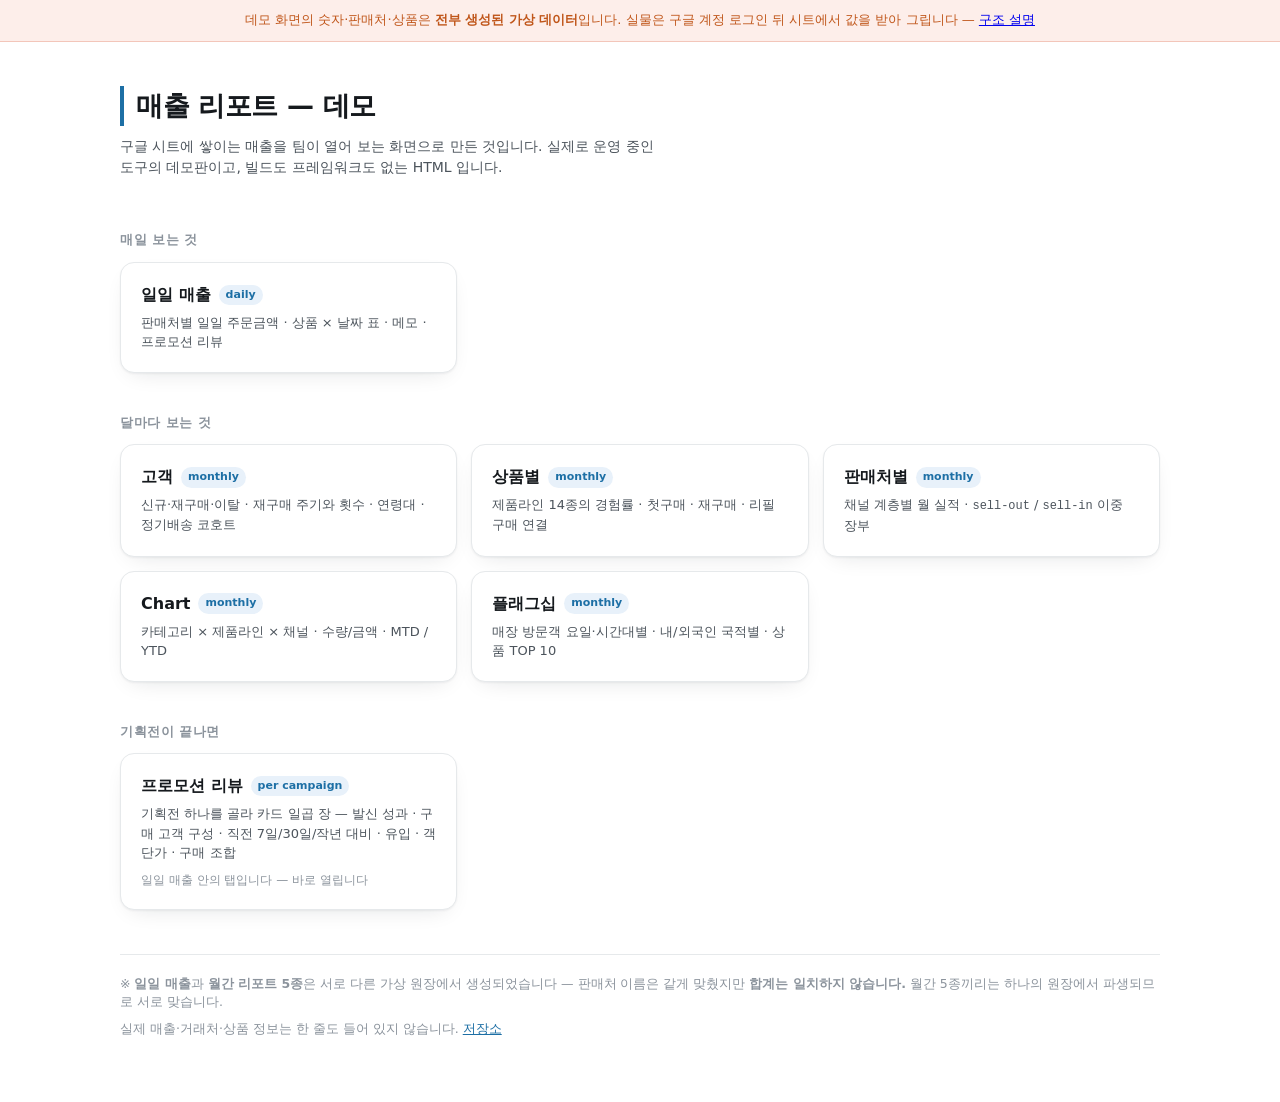
==== index.html @ 86c78e8f "Give the promotion review its own way in The review is a tab inside the daily dashboard, reachable o" ====
<!DOCTYPE html>
<html lang="ko">
<head>
<meta charset="UTF-8">
<meta name="viewport" content="width=device-width, initial-scale=1">
<title>매출 리포트 — 데모</title>
<link rel="stylesheet" href="shared/tokens.css">
<style>
  * { box-sizing: border-box; }
  html, body { margin: 0; padding: 0; }
  body {
    background: var(--plane); color: var(--ink);
    font-family: -apple-system, BlinkMacSystemFont, "Segoe UI", "Malgun Gothic",
                 "맑은 고딕", "Apple SD Gothic Neo", system-ui, sans-serif;
    font-size: 14px; line-height: 1.5; -webkit-font-smoothing: antialiased;
  }
  .wrap { max-width: 1080px; margin: 0 auto; padding-block: 0 56px; padding-left: 20px; padding-right: 20px; }

  .notice {
    background: var(--noteflo-bg); border-bottom: 1px solid var(--noteflo-bd);
    color: var(--noteflo-ink); text-align: center;
    padding: 10px 20px; font-size: 13px; line-height: 1.6;
  }
  .notice b { font-weight: 700; }

  header { padding: 44px 0 8px; }
  h1 { margin: 0 0 10px; font-size: 27px; letter-spacing: -.4px;
       border-left: 4px solid var(--accent); padding-left: 12px; }
  .lede { margin: 0 0 4px; color: var(--ink-2); max-width: 62ch; }

  h2 { font-size: 13px; letter-spacing: .04em; color: var(--ink-muted);
       text-transform: uppercase; margin: 40px 0 12px; font-weight: 700; }

  .grid { display: grid; gap: 14px;
          grid-template-columns: repeat(auto-fill, minmax(272px, 1fr)); }

  .card {
    display: block; text-decoration: none; color: inherit;
    background: var(--surface); border: 1px solid var(--hairline);
    border-radius: 14px; padding: 20px; box-shadow: var(--shadow);
    transition: border-color .12s, transform .12s;
  }
  a.card:hover { border-color: var(--accent); transform: translateY(-2px); }
  a.card:focus-visible { outline: 2px solid var(--accent); outline-offset: 2px; }
  .card.soon { opacity: .55; box-shadow: none; }

  .card h3 { margin: 0 0 6px; font-size: 16px; display: flex;
             align-items: center; gap: 8px; flex-wrap: wrap; }
  .card p  { margin: 0; font-size: 13px; color: var(--ink-2); }
  /* 같은 화면 안의 탭이라는 걸 적어 둡니다 — 따로 있는 리포트로 보이면
     그것대로 오해입니다. */
  .card-where { margin-top: 8px !important; font-size: 12px !important;
                color: var(--ink-muted) !important; }

  .tag { font-size: 11px; font-weight: 700; padding: 2px 7px; border-radius: 999px;
         background: var(--accent-soft); color: var(--accent); white-space: nowrap; }
  .tag.wip { background: var(--surface-2); color: var(--ink-muted); }

  .foot { margin-top: 44px; padding-top: 20px; border-top: 1px solid var(--hairline);
          font-size: 12.5px; color: var(--ink-muted); }
  .foot p { margin: 0 0 8px; }
  .foot a { color: var(--accent); }
  code { font-family: ui-monospace, "SF Mono", Consolas, monospace; font-size: .92em; }
</style>
</head>
<body>

<div class="notice">
  데모 화면의 숫자·판매처·상품은 <b>전부 생성된 가상 데이터</b>입니다.
  실물은 구글 계정 로그인 뒤 시트에서 값을 받아 그립니다 —
  <a href="https://github.com/B-works-hub/sales-dashboard-demo#readme">구조 설명</a>
</div>

<div class="wrap">
  <header>
    <h1>매출 리포트 — 데모</h1>
    <p class="lede">
      구글 시트에 쌓이는 매출을 팀이 열어 보는 화면으로 만든 것입니다.
      실제로 운영 중인 도구의 데모판이고, 빌드도 프레임워크도 없는 HTML 입니다.
    </p>
  </header>

  <h2>매일 보는 것</h2>
  <div class="grid">
    <a class="card" href="daily/">
      <h3>일일 매출 <span class="tag">daily</span></h3>
      <p>판매처별 일일 주문금액 · 상품 × 날짜 표 · 메모 · 프로모션 리뷰</p>
    </a>
  </div>

  <h2>달마다 보는 것</h2>
  <div class="grid">
    <a class="card" href="customer/">
      <h3>고객 <span class="tag">monthly</span></h3>
      <p>신규·재구매·이탈 · 재구매 주기와 횟수 · 연령대 · 정기배송 코호트</p>
    </a>
    <a class="card" href="product/">
      <h3>상품별 <span class="tag">monthly</span></h3>
      <p>제품라인 14종의 경험률 · 첫구매 · 재구매 · 리필 구매 연결</p>
    </a>
    <a class="card" href="channel/">
      <h3>판매처별 <span class="tag">monthly</span></h3>
      <p>채널 계층별 월 실적 · <code>sell-out</code> / <code>sell-in</code> 이중 장부</p>
    </a>
    <a class="card" href="chart/">
      <h3>Chart <span class="tag">monthly</span></h3>
      <p>카테고리 × 제품라인 × 채널 · 수량/금액 · MTD / YTD</p>
    </a>
    <a class="card" href="flagship/">
      <h3>플래그십 <span class="tag">monthly</span></h3>
      <p>매장 방문객 요일·시간대별 · 내/외국인 국적별 · 상품 TOP 10</p>
    </a>
  </div>

  <h2>기획전이 끝나면</h2>
  <div class="grid">
    <a class="card" href="daily/?promo=promo%3A%EB%A3%B8%EC%8A%A4%ED%94%84%EB%A0%88%EC%9D%B4%20%EC%8B%A0%EA%B7%9C%20%EB%9F%B0%EC%B9%AD&amp;tab=review">
      <h3>프로모션 리뷰 <span class="tag">per campaign</span></h3>
      <p>
        기획전 하나를 골라 카드 일곱 장 — 발신 성과 · 구매 고객 구성 ·
        직전 7일/30일/작년 대비 · 유입 · 객단가 · 구매 조합
      </p>
      <p class="card-where">일일 매출 안의 탭입니다 — 바로 열립니다</p>
    </a>
  </div>

  <div class="foot">
    <p>
      ※ <b>일일 매출</b>과 <b>월간 리포트 5종</b>은 서로 다른 가상 원장에서 생성되었습니다 —
      판매처 이름은 같게 맞췄지만 <b>합계는 일치하지 않습니다.</b>
      월간 5종끼리는 하나의 원장에서 파생되므로 서로 맞습니다.
    </p>
    <p>
      실제 매출·거래처·상품 정보는 한 줄도 들어 있지 않습니다.
      <a href="https://github.com/B-works-hub/sales-dashboard-demo">저장소</a>
    </p>
  </div>
</div>

</body>
</html>
---- shared/tokens.css ----
/* 디자인 토큰 — daily/index.html 의 토큰 체계를 그대로 옮긴 것입니다.
 * 월간 리포트 5종이 공유합니다. daily 는 자기 인라인 스타일을 그대로 쓰므로
 * 이 파일을 고쳐도 일일 대시보드는 바뀌지 않습니다. */
:root {
  color-scheme: light;
  --plane:        #ffffff;
  --surface:      #ffffff;
  --surface-2:    #f2f5f7;
  --ink:          #15191d;
  --ink-2:        #4c545c;
  --ink-muted:    #8b939c;
  --hairline:     #e6e9eb;
  --border:       rgba(15,23,32,0.10);
  --accent:       #1d6fa5;
  --accent-soft:  #e8f1fa;
  --good:         #0ca30c;
  --serious:      #c1543a;
  --up:           #c1543a;   /* 국내 관행 : 상승 적색 */
  --down:         #1d6fa5;   /*            하락 청색 */
  --neg:          #c1543a;   /* 마이너스 금액 */
  --memo:         #e07a1f;   /* 메모 표시 주황 */
  --noteflo-bg:   #fdeeea;   /* 한 줄 코멘트 : 연한 붉은 배경 */
  --noteflo-bd:   #f3c6ba;
  --noteflo-ink:  #c0561a;   /* 진한 주황 */
  --today-hl:     #f2f542;   /* TODAY 형광 노랑 */
  /* 하이라이트 농도. 다크에서는 밴드가 안쪽 막대 색을 덮어 판매처 구분이
     흐려지므로 더 묽게 깝니다. */
  --today-hl-op:  .5;
  --today-bd:     #e8690b;   /* 당일 행 테두리 : 메모 주황보다 한 톤 진하게 */
  /* 열별 색 스케일의 가장 진한 단계. 농도는 알파로만 조절해
     글자가 흰색으로 바뀔 만큼 어두워지지 않습니다. */
  --scale-rgb:    122, 179, 230;
  /* 히트맵 농담의 알파 범위.
     아래를 0 에서 떼어 '작지만 있음' 이 보이게 하고, 위를 끊어 글자 대비를
     지킵니다. 다크에서는 어두운 표면에 밝은 파랑을 얹는 방향이라 같은
     알파에서 칸이 훨씬 밝아집니다 — 0.62 로 두면 흰 글자 대비가 3.87:1 로
     떨어집니다(WCAG 최소 4.5:1). 다크는 따로 정합니다. */
  --heat-a0: .06;
  --heat-a1: .62;
  /* 판매처 색 — 설정 탭의 판매처 순서와 1:1 고정입니다 (첫 줄이 c1).
     앞 몇 자리는 지정 브랜드 색이고, 인접 구간이 색각 이상에서 구분되도록
     명도 계단으로 배치했습니다. 순서를 바꾸면 이 검증이 깨집니다. */
  --c1:#1B6B3A;   /* 진한 초록 */
  --c2:#4E9A1F;   /* 연두 */
  --c3:#F7C500;   /* 노랑 */
  --c4:#B5457B;
  --c5:#1A1A1A;   /* 검정 */
  --c6:#9A5F2B;
  --c7:#2A78D6;
  --c8:#C0392B;
  --c9:#5C5FBF;
  --c10:#DE5F2A;
  --c11:#008B7A;
  --c12:#7B3FA0;
  --c13:#0288A7;
  --c14:#6D7C1F;
  --c15:#D14A8F;
  --c-other:#8b939c;   /* 설정에 없는 판매처 */
  --shadow: 0 1px 2px rgba(15,23,32,.05), 0 8px 24px -12px rgba(15,23,32,.16);
}
@media (prefers-color-scheme: dark) {
  :root:where(:not([data-theme="light"])) {
    color-scheme: dark;
    --plane:#14171a; --surface:#1c2024; --surface-2:#23282d;
    --ink:#f2f4f6; --ink-2:#c1c8ce; --ink-muted:#8b939c;
    --hairline:#2c3237; --border:rgba(255,255,255,0.10);
    --accent:#3e8cc4; --accent-soft:#1c2a3d;
    --good:#0ca30c; --serious:#c96a50;
    --up:#c96a50; --down:#3e8cc4; --neg:#e8877a; --memo:#f0a04b;
    --noteflo-bg:#3b211b; --noteflo-bd:#5d3529; --noteflo-ink:#f0a86b;
    --today-hl:#d8dc22; --today-hl-op:.26; --scale-rgb:122, 179, 230; --today-bd:#ff9d4d;
    --heat-a0: .08; --heat-a1: .40;
    /* c5 의 검정은 어두운 배경에서 묻히므로 흰색으로 반전됩니다 */
    --c1:#0C7B46;  --c2:#5CA51E;  --c3:#E8B900;  --c4:#D46A9C;  --c5:#D8D8D8;
    --c6:#B7823F;  --c7:#3987E5;  --c8:#E06A5A;  --c9:#8286E0;  --c10:#D66E45;
    --c11:#26A69A; --c12:#8B5BB5; --c13:#3AA8C4; --c14:#8A9930; --c15:#DA649F;
    --c-other:#8b939c;
    --shadow: 0 1px 2px rgba(0,0,0,.4), 0 8px 24px -12px rgba(0,0,0,.6);
  }
}
:root[data-theme="dark"] {
  color-scheme: dark;
  --plane:#14171a; --surface:#1c2024; --surface-2:#23282d;
  --ink:#f2f4f6; --ink-2:#c1c8ce; --ink-muted:#8b939c;
  --hairline:#2c3237; --border:rgba(255,255,255,0.10);
  --accent:#3e8cc4; --accent-soft:#1c2a3d;
  --good:#0ca30c; --serious:#c96a50;
  --up:#c96a50; --down:#3e8cc4; --neg:#e8877a; --memo:#f0a04b;
  --noteflo-bg:#3b211b; --noteflo-bd:#5d3529; --noteflo-ink:#f0a86b;
  --today-hl:#d8dc22; --today-hl-op:.26; --scale-rgb:122, 179, 230; --today-bd:#ff9d4d;
  --heat-a0: .08; --heat-a1: .40;
  --c1:#0C7B46;  --c2:#5CA51E;  --c3:#E8B900;  --c4:#D46A9C;  --c5:#D8D8D8;
  --c6:#B7823F;  --c7:#3987E5;  --c8:#E06A5A;  --c9:#8286E0;  --c10:#D66E45;
  --c11:#26A69A; --c12:#8B5BB5; --c13:#3AA8C4; --c14:#8A9930; --c15:#DA649F;
  --c-other:#8b939c;
  --shadow: 0 1px 2px rgba(0,0,0,.4), 0 8px 24px -12px rgba(0,0,0,.6);
}
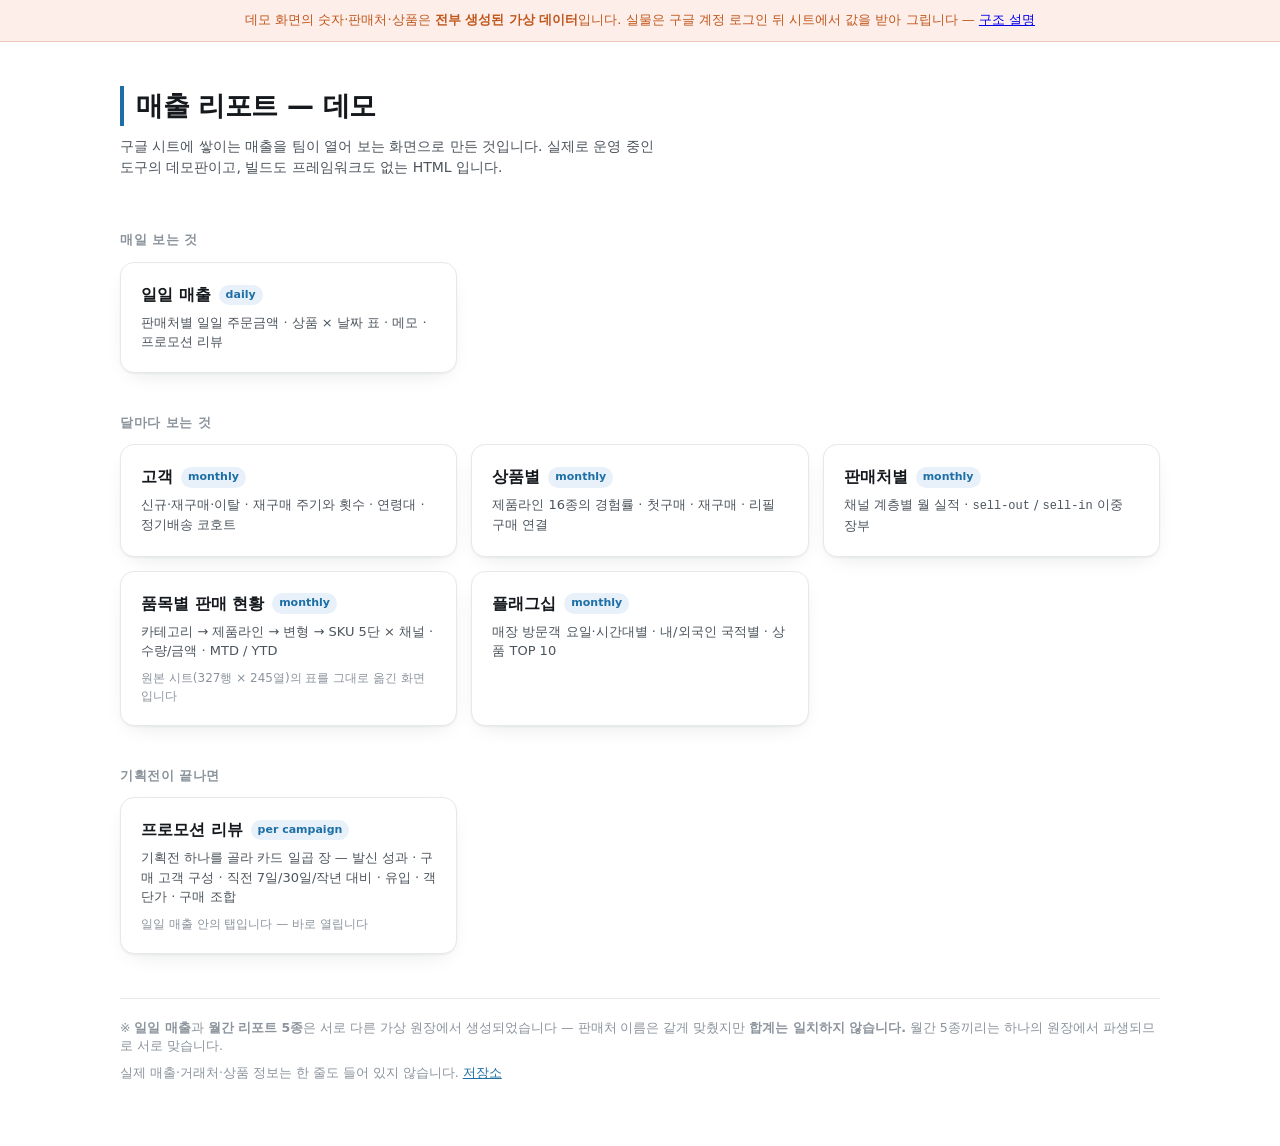
==== commit fb6a3346: "Rebuild Chart as the sheet it came from The Chart report was a KPI strip, a heatmap and a 13-month m" ====
--- a/index.html
+++ b/index.html
@@ -96,15 +96,16 @@
     </a>
     <a class="card" href="product/">
       <h3>상품별 <span class="tag">monthly</span></h3>
-      <p>제품라인 14종의 경험률 · 첫구매 · 재구매 · 리필 구매 연결</p>
+      <p>제품라인 16종의 경험률 · 첫구매 · 재구매 · 리필 구매 연결</p>
     </a>
     <a class="card" href="channel/">
       <h3>판매처별 <span class="tag">monthly</span></h3>
       <p>채널 계층별 월 실적 · <code>sell-out</code> / <code>sell-in</code> 이중 장부</p>
     </a>
-    <a class="card" href="chart/">
-      <h3>Chart <span class="tag">monthly</span></h3>
-      <p>카테고리 × 제품라인 × 채널 · 수량/금액 · MTD / YTD</p>
+    <a class="card" href="items/">
+      <h3>품목별 판매 현황 <span class="tag">monthly</span></h3>
+      <p>카테고리 → 제품라인 → 변형 → SKU 5단 × 채널 · 수량/금액 · MTD / YTD</p>
+      <p class="card-where">원본 시트(327행 × 245열)의 표를 그대로 옮긴 화면입니다</p>
     </a>
     <a class="card" href="flagship/">
       <h3>플래그십 <span class="tag">monthly</span></h3>
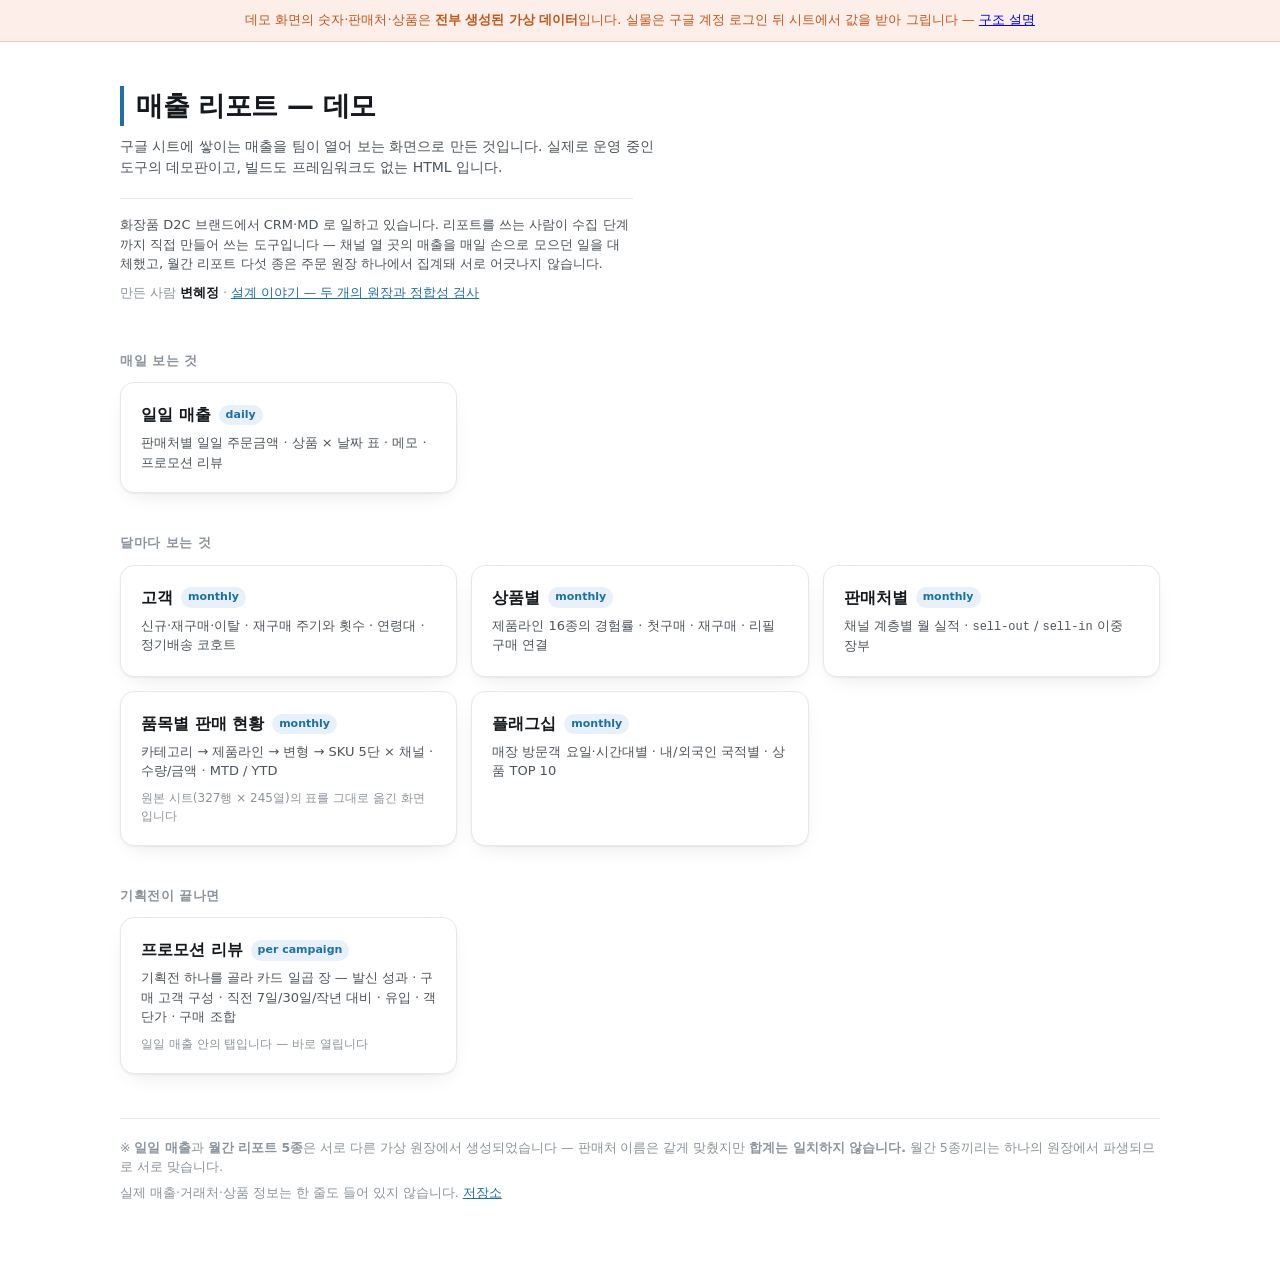
==== commit f0d37ac7: "Say who made this hub, and why The lede had no subject. Someone arriving from a bare link saw a tidy" ====
--- a/index.html
+++ b/index.html
@@ -27,6 +27,16 @@
   h1 { margin: 0 0 10px; font-size: 27px; letter-spacing: -.4px;
        border-left: 4px solid var(--accent); padding-left: 12px; }
   .lede { margin: 0 0 4px; color: var(--ink-2); max-width: 62ch; }
+
+  /* 링크만 받고 들어온 사람에게 이 화면이 누구의 무엇인지 알려 둡니다 —
+     맥락 없이 보면 그냥 잘 만든 데모로 읽히고 끝납니다. */
+  .by { margin: 20px 0 0; padding-top: 16px;
+        border-top: 1px solid var(--hairline);
+        font-size: 13px; color: var(--ink-2); max-width: 62ch; }
+  .by p { margin: 0 0 10px; }
+  .by .who { margin: 0; font-size: 12.5px; color: var(--ink-muted); }
+  .by .who b { color: var(--ink); font-weight: 700; }
+  .by a { color: var(--accent); }
 
   h2 { font-size: 13px; letter-spacing: .04em; color: var(--ink-muted);
        text-transform: uppercase; margin: 40px 0 12px; font-weight: 700; }
@@ -78,6 +88,20 @@
       구글 시트에 쌓이는 매출을 팀이 열어 보는 화면으로 만든 것입니다.
       실제로 운영 중인 도구의 데모판이고, 빌드도 프레임워크도 없는 HTML 입니다.
     </p>
+
+    <div class="by">
+      <p>
+        화장품 D2C 브랜드에서 CRM·MD 로 일하고 있습니다. 리포트를 쓰는 사람이
+        수집 단계까지 직접 만들어 쓰는 도구입니다 — 채널 열 곳의 매출을 매일
+        손으로 모으던 일을 대체했고, 월간 리포트 다섯 종은 주문 원장 하나에서
+        집계돼 서로 어긋나지 않습니다.
+      </p>
+      <p class="who">
+        만든 사람 <b>변혜정</b> ·
+        <a href="https://github.com/B-works-hub/sales-dashboard-demo#readme">설계
+        이야기 — 두 개의 원장과 정합성 검사</a>
+      </p>
+    </div>
   </header>
 
   <h2>매일 보는 것</h2>
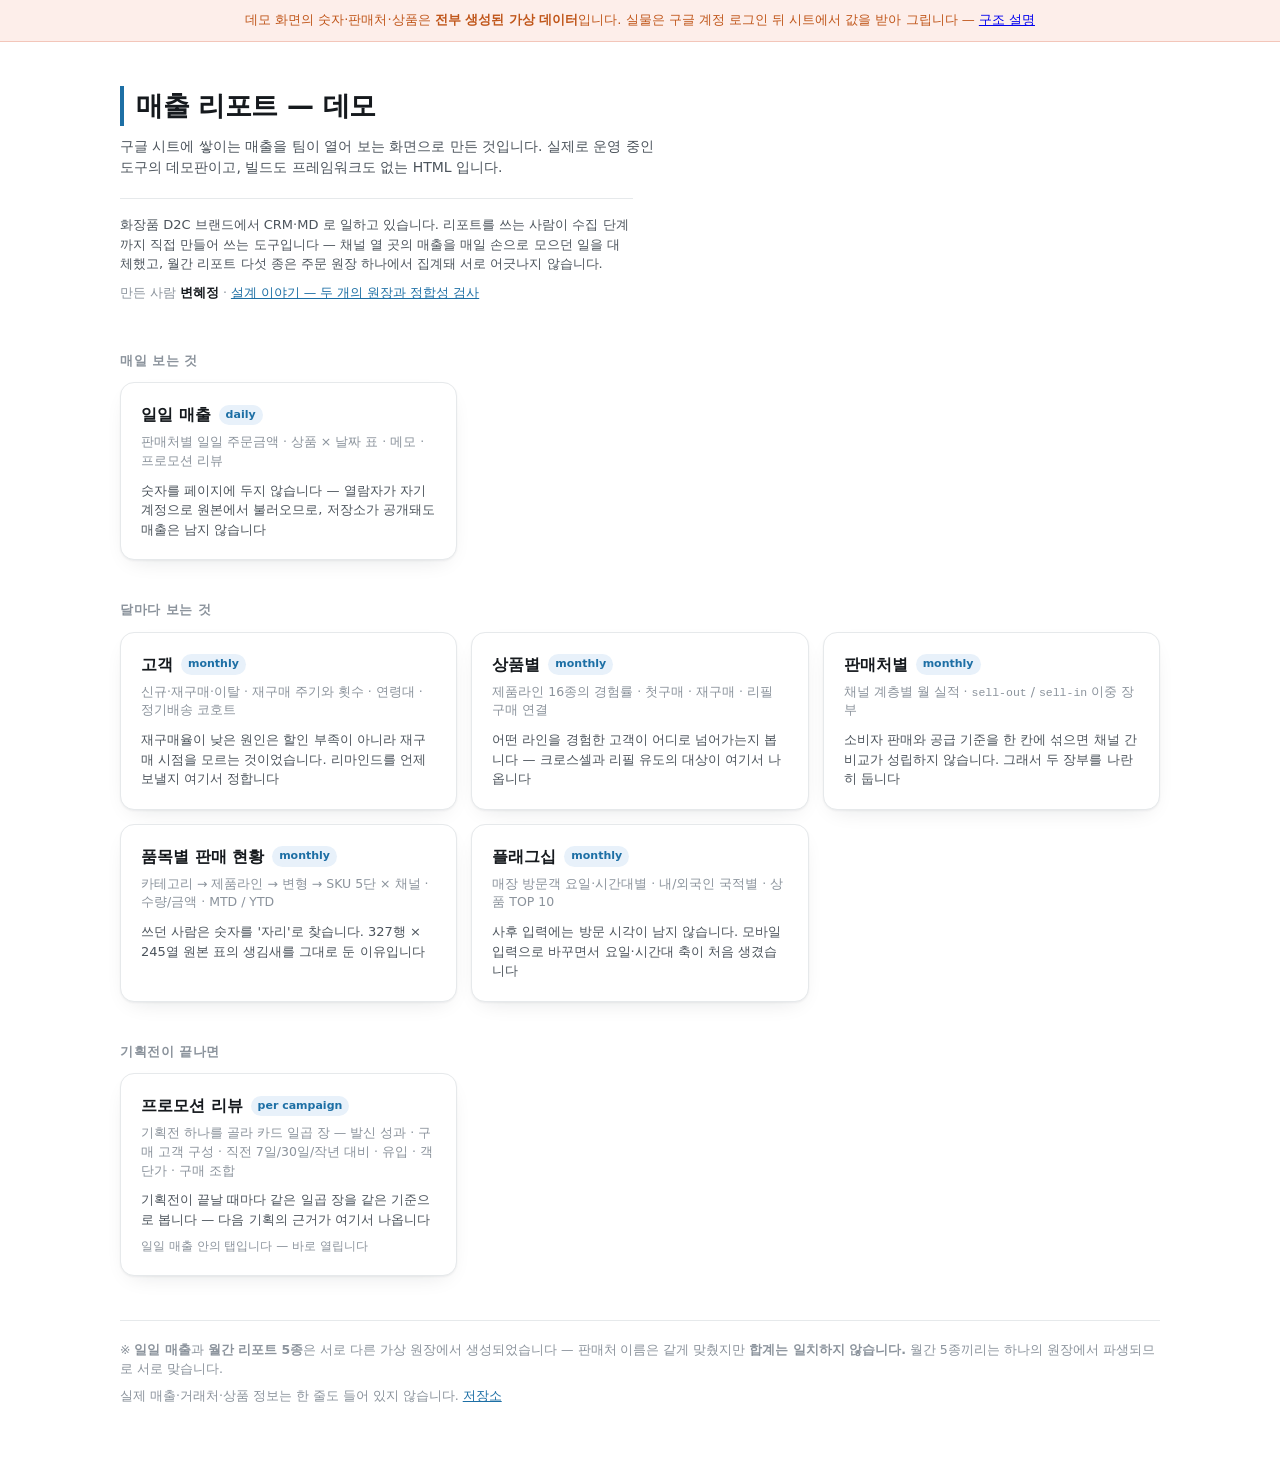
==== commit aa9b2b9e: "Let each card say why the screen exists The cards listed contents. Contents make a table of reports;" ====
--- a/index.html
+++ b/index.html
@@ -56,11 +56,16 @@
 
   .card h3 { margin: 0 0 6px; font-size: 16px; display: flex;
              align-items: center; gap: 8px; flex-wrap: wrap; }
-  .card p  { margin: 0; font-size: 13px; color: var(--ink-2); }
+  .card p  { margin: 0; font-size: 12.5px; color: var(--ink-muted); }
   /* 같은 화면 안의 탭이라는 걸 적어 둡니다 — 따로 있는 리포트로 보이면
      그것대로 오해입니다. */
   .card-where { margin-top: 8px !important; font-size: 12px !important;
                 color: var(--ink-muted) !important; }
+
+  /* 카드마다 '왜 이 화면이 있는가' 한 줄. 무엇이 들어 있는지만 적으면
+     리포트 목록이고, 이 줄이 붙어야 판단의 기록이 됩니다. */
+  .card-why { margin-top: 10px !important;
+              font-size: 13px !important; color: var(--ink-2) !important; }
 
   .tag { font-size: 11px; font-weight: 700; padding: 2px 7px; border-radius: 999px;
          background: var(--accent-soft); color: var(--accent); white-space: nowrap; }
@@ -109,6 +114,8 @@
     <a class="card" href="daily/">
       <h3>일일 매출 <span class="tag">daily</span></h3>
       <p>판매처별 일일 주문금액 · 상품 × 날짜 표 · 메모 · 프로모션 리뷰</p>
+      <p class="card-why">숫자를 페이지에 두지 않습니다 — 열람자가 자기 계정으로
+        원본에서 불러오므로, 저장소가 공개돼도 매출은 남지 않습니다</p>
     </a>
   </div>
 
@@ -117,23 +124,32 @@
     <a class="card" href="customer/">
       <h3>고객 <span class="tag">monthly</span></h3>
       <p>신규·재구매·이탈 · 재구매 주기와 횟수 · 연령대 · 정기배송 코호트</p>
+      <p class="card-why">재구매율이 낮은 원인은 할인 부족이 아니라 재구매 시점을
+        모르는 것이었습니다. 리마인드를 언제 보낼지 여기서 정합니다</p>
     </a>
     <a class="card" href="product/">
       <h3>상품별 <span class="tag">monthly</span></h3>
       <p>제품라인 16종의 경험률 · 첫구매 · 재구매 · 리필 구매 연결</p>
+      <p class="card-why">어떤 라인을 경험한 고객이 어디로 넘어가는지 봅니다 —
+        크로스셀과 리필 유도의 대상이 여기서 나옵니다</p>
     </a>
     <a class="card" href="channel/">
       <h3>판매처별 <span class="tag">monthly</span></h3>
       <p>채널 계층별 월 실적 · <code>sell-out</code> / <code>sell-in</code> 이중 장부</p>
+      <p class="card-why">소비자 판매와 공급 기준을 한 칸에 섞으면 채널 간 비교가
+        성립하지 않습니다. 그래서 두 장부를 나란히 둡니다</p>
     </a>
     <a class="card" href="items/">
       <h3>품목별 판매 현황 <span class="tag">monthly</span></h3>
       <p>카테고리 → 제품라인 → 변형 → SKU 5단 × 채널 · 수량/금액 · MTD / YTD</p>
-      <p class="card-where">원본 시트(327행 × 245열)의 표를 그대로 옮긴 화면입니다</p>
+      <p class="card-why">쓰던 사람은 숫자를 '자리'로 찾습니다. 327행 × 245열
+        원본 표의 생김새를 그대로 둔 이유입니다</p>
     </a>
     <a class="card" href="flagship/">
       <h3>플래그십 <span class="tag">monthly</span></h3>
       <p>매장 방문객 요일·시간대별 · 내/외국인 국적별 · 상품 TOP 10</p>
+      <p class="card-why">사후 입력에는 방문 시각이 남지 않습니다. 모바일 입력으로
+        바꾸면서 요일·시간대 축이 처음 생겼습니다</p>
     </a>
   </div>
 
@@ -145,6 +161,8 @@
         기획전 하나를 골라 카드 일곱 장 — 발신 성과 · 구매 고객 구성 ·
         직전 7일/30일/작년 대비 · 유입 · 객단가 · 구매 조합
       </p>
+      <p class="card-why">기획전이 끝날 때마다 같은 일곱 장을 같은 기준으로 봅니다 —
+        다음 기획의 근거가 여기서 나옵니다</p>
       <p class="card-where">일일 매출 안의 탭입니다 — 바로 열립니다</p>
     </a>
   </div>
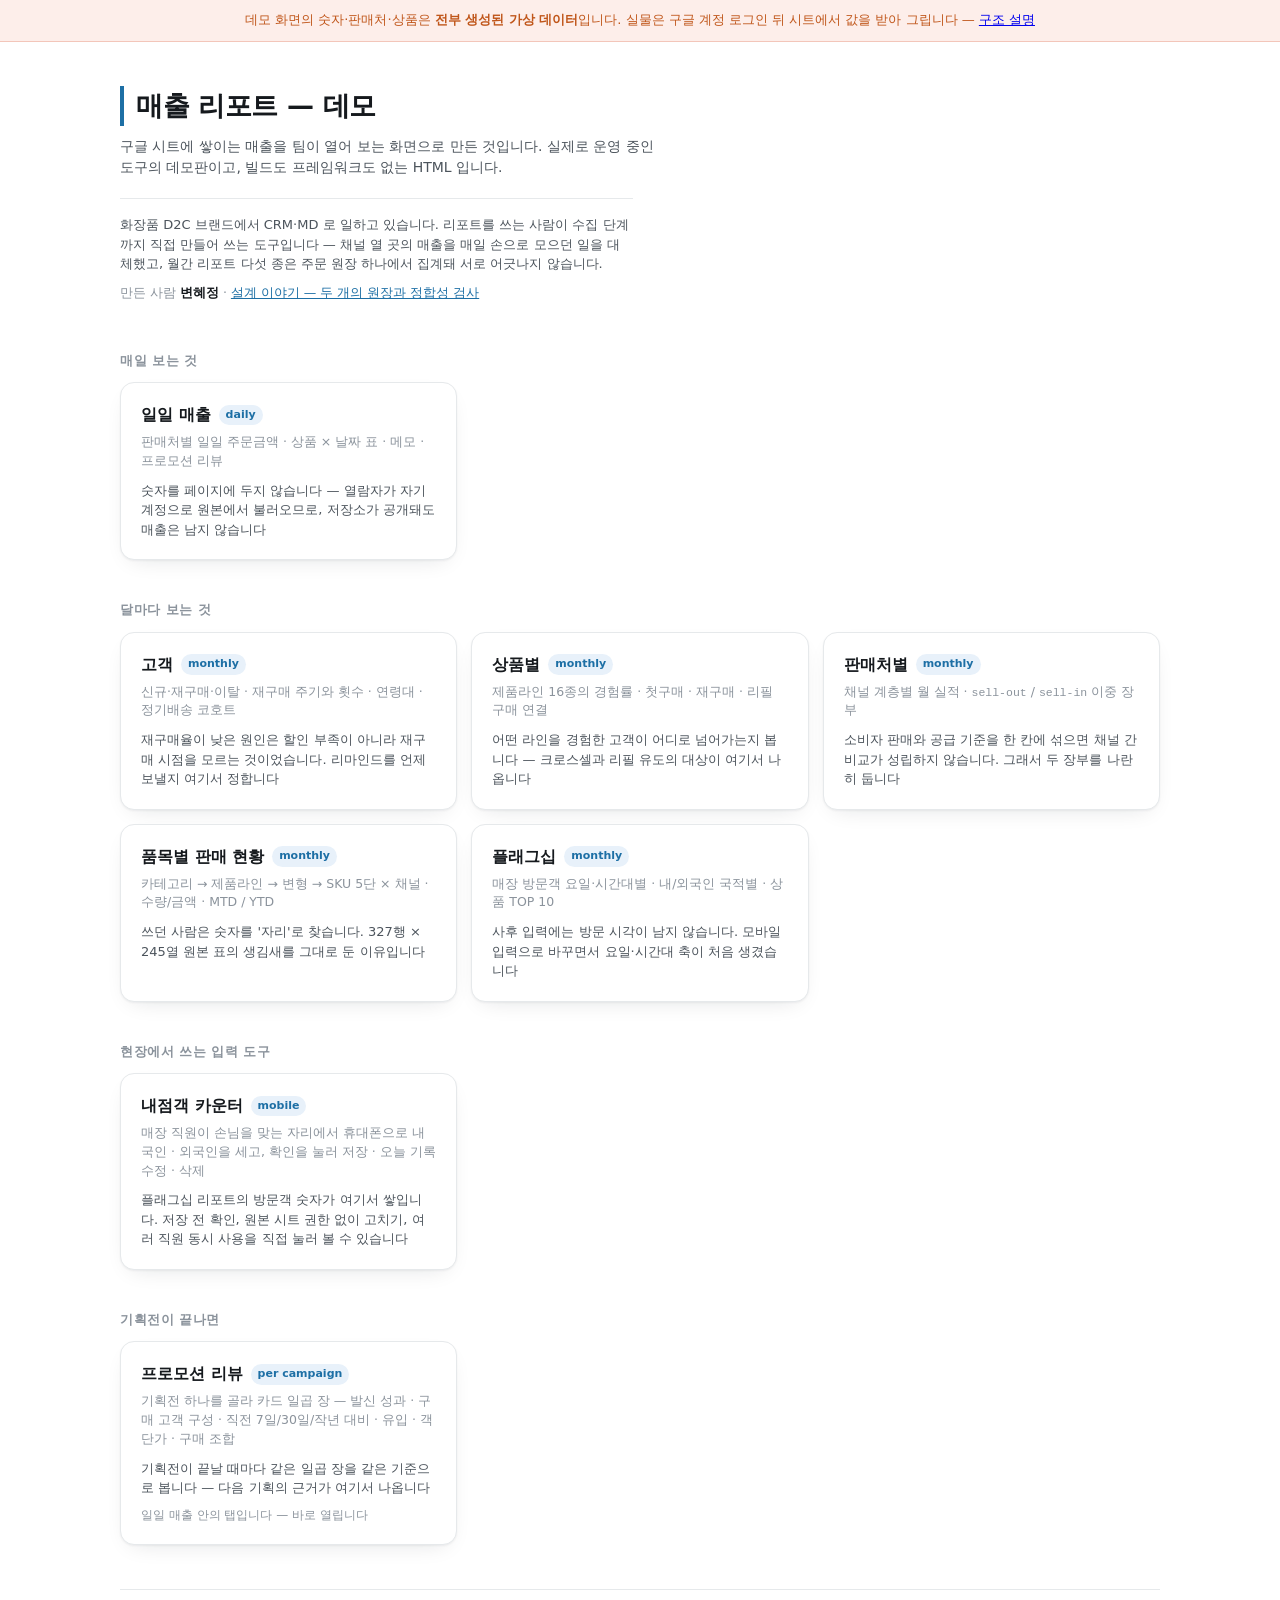
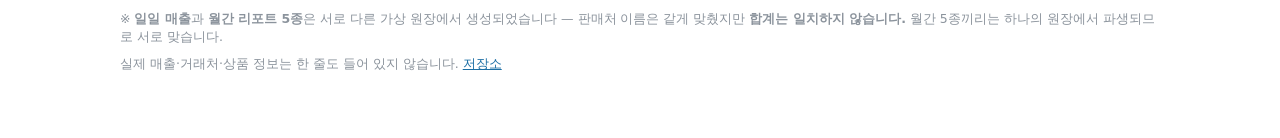
==== commit adc647f0: "Add a hands-on demo of the in-store visitor counter The flagship report's visitor numbers came from " ====
--- a/index.html
+++ b/index.html
@@ -4,6 +4,17 @@
 <meta charset="UTF-8">
 <meta name="viewport" content="width=device-width, initial-scale=1">
 <title>매출 리포트 — 데모</title>
+<!-- 분석 전용 SDK. 프로젝트 키 로더(cdn.amplitude.com/script/<키>.js)는 원격 설정을 보고
+     세션 리플레이를 스스로 붙이므로 쓰지 않습니다 — 공개 데모 방문자를 녹화하지 않기 위해. -->
+<script src="https://cdn.amplitude.com/libs/analytics-browser-2.42.4-min.js.gz"
+        integrity="sha384-lKBFu+lrE+l3rHaNqttqd3e3ga1kwCKyeO1JiVVq2NlrrkHTdt8SobN3bqqLSKSw"
+        crossorigin="anonymous"></script>
+<script>
+  window.amplitude.init('8dab0aad4ec8f11bcbf079ea4565fcca', {
+    serverZone: 'US',
+    autocapture: true,
+  });
+</script>
 <link rel="stylesheet" href="shared/tokens.css">
 <style>
   * { box-sizing: border-box; }
@@ -153,6 +164,16 @@
     </a>
   </div>
 
+  <h2>현장에서 쓰는 입력 도구</h2>
+  <div class="grid">
+    <a class="card" href="counter/">
+      <h3>내점객 카운터 <span class="tag">mobile</span></h3>
+      <p>매장 직원이 손님을 맞는 자리에서 휴대폰으로 내국인 · 외국인을 세고, 확인을 눌러 저장 · 오늘 기록 수정 · 삭제</p>
+      <p class="card-why">플래그십 리포트의 방문객 숫자가 여기서 쌓입니다. 저장 전 확인, 원본 시트 권한 없이 고치기,
+        여러 직원 동시 사용을 직접 눌러 볼 수 있습니다</p>
+    </a>
+  </div>
+
   <h2>기획전이 끝나면</h2>
   <div class="grid">
     <a class="card" href="daily/?promo=promo%3A%EB%A3%B8%EC%8A%A4%ED%94%84%EB%A0%88%EC%9D%B4%20%EC%8B%A0%EA%B7%9C%20%EB%9F%B0%EC%B9%AD&amp;tab=review">
